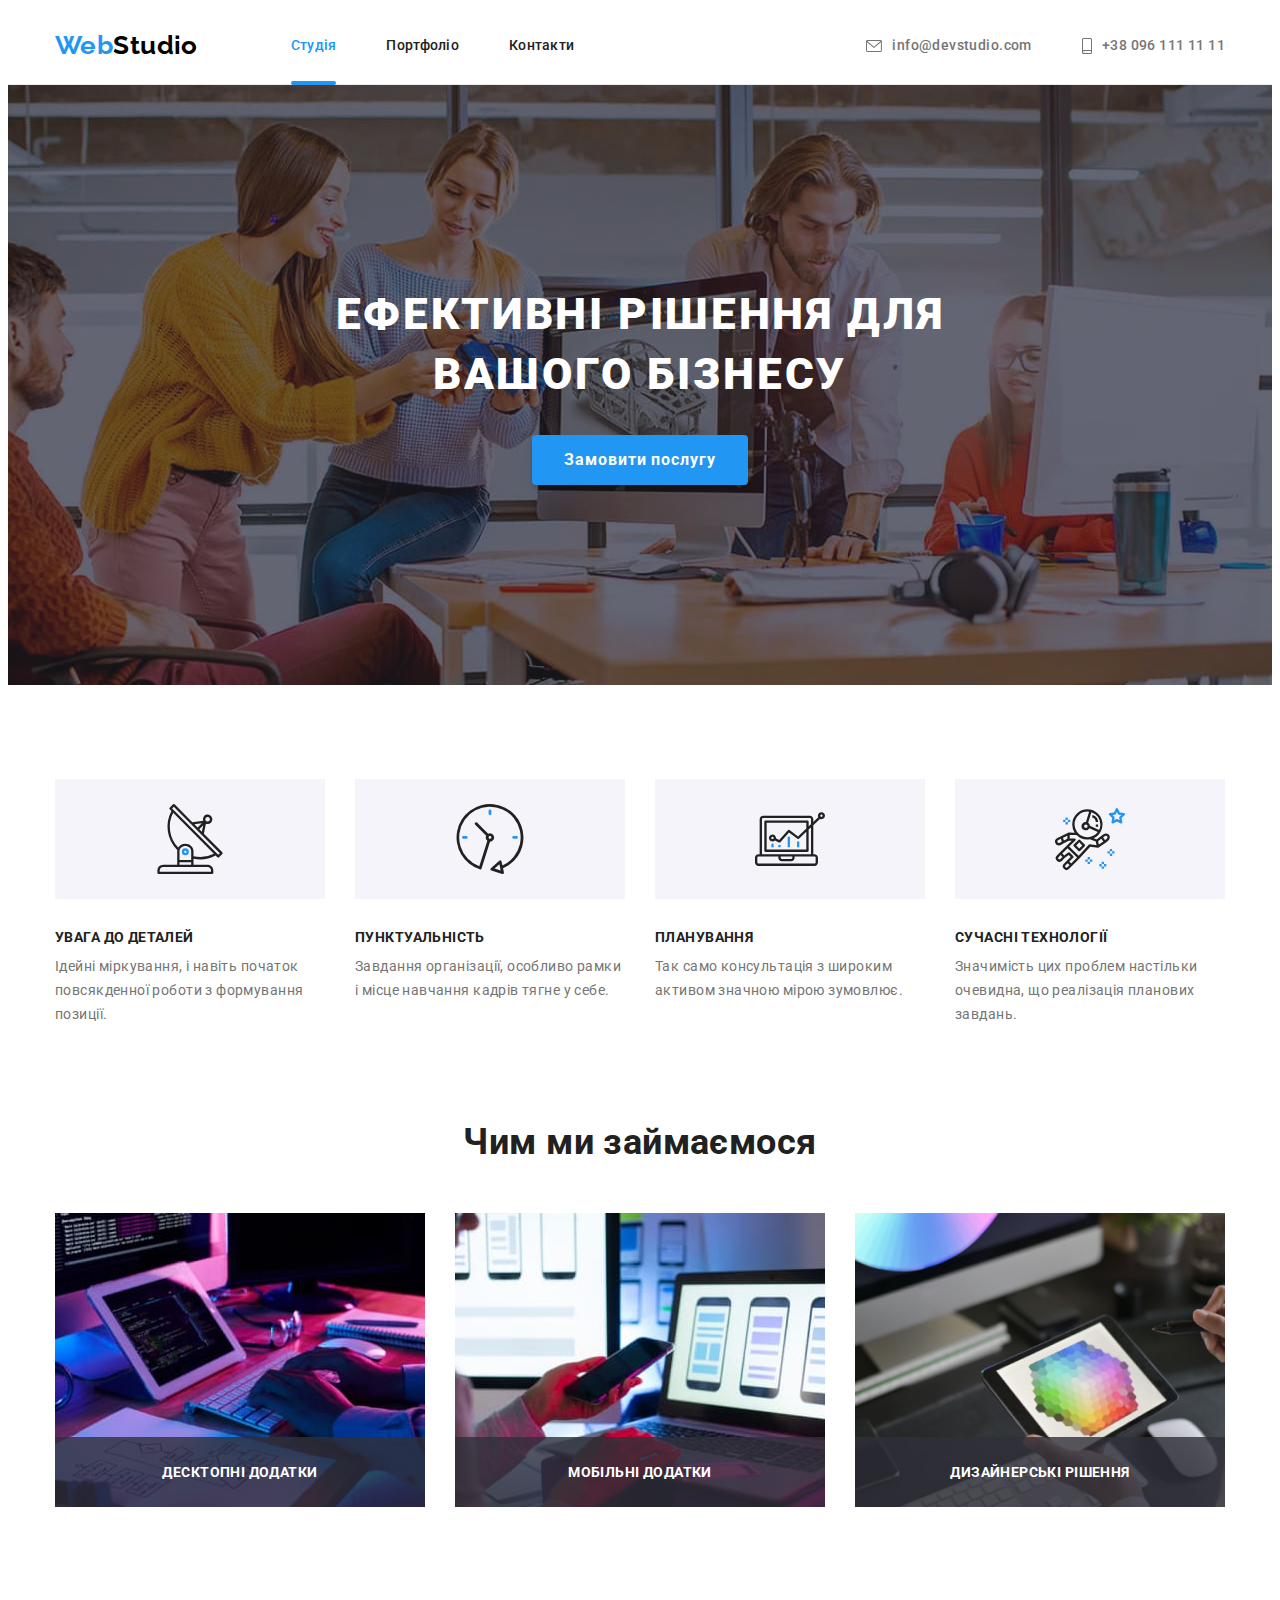
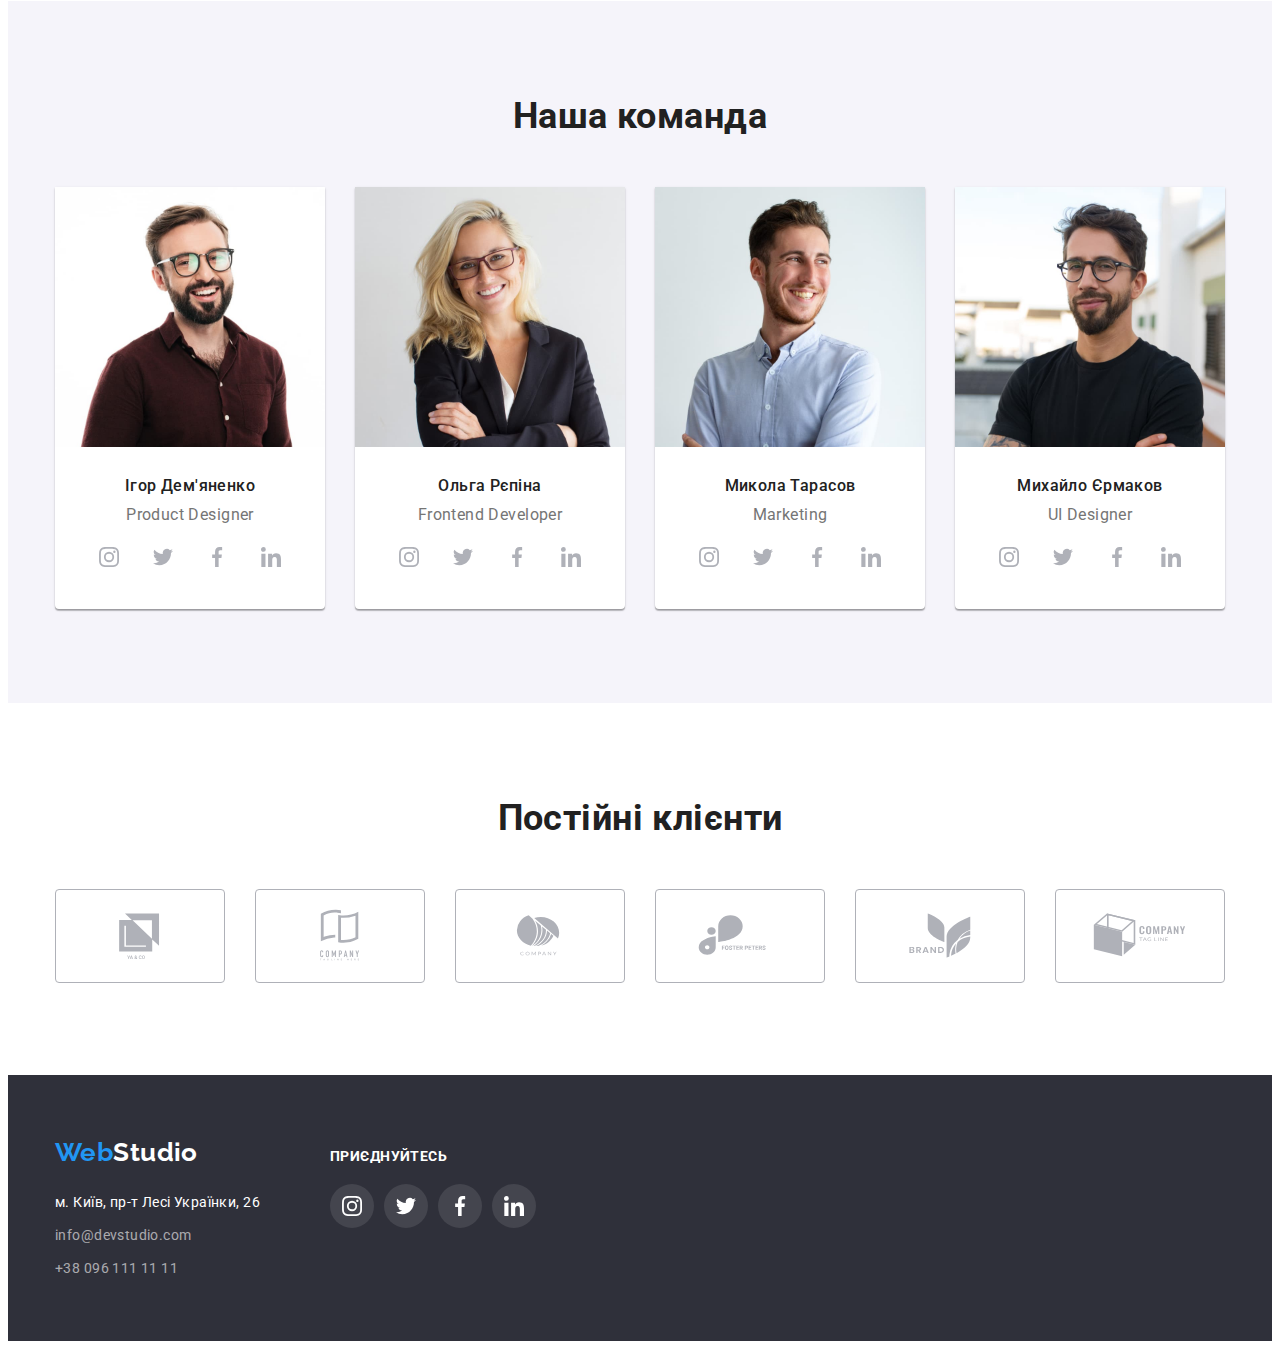
==== index.html @ 50a2c6bc "Initial commit" ====
<!DOCTYPE html>
<html lang="uk">
  <head>
    <meta charset="UTF-8" />
    <meta http-equiv="X-UA-Compatible" content="IE=edge" />
    <meta name="viewport" content="width=device-width, initial-scale=1.0" />
    <title>Web Studio</title>
    <!-- Front -->
    <link rel="preconnect" href="https://fonts.googleapis.com">
    <link rel="preconnect" href="https://fonts.gstatic.com" crossorigin>
    <link href="https://fonts.googleapis.com/css2?family=Raleway:wght@700&family=Roboto:wght@400;500;700;900&display=swap" rel="stylesheet">
    <!-- Style -->
    <link rel="stylesheet" href="https://cdnjs.cloudflare.com/ajax/libs/modern-normalize/1.1.0/modern-normalize.min.css" integrity="sha512-wpPYUAdjBVSE4KJnH1VR1HeZfpl1ub8YT/NKx4PuQ5NmX2tKuGu6U/JRp5y+Y8XG2tV+wKQpNHVUX03MfMFn9Q==" crossorigin="anonymous" referrerpolicy="no-referrer" />
    <link rel="stylesheet" href="./css/style.css">
   
    
  <body>
    <header>
     <div class="contener">
      <div class="header-contener">
       <nav class="nav-contener">
         <a href="./index.html" class="logo logo-web"><span >Web</span><span class="logo-end">Studio</span> </a>
       
         <ul class="header-menu">
           <li><a class="main-links current" href="./index.html">Студія</a></li>
           <li><a class="main-links" href="./portfolio.html">Портфоліо</a></li>
           <li><a class="main-links" href="#">Контакти</a></li>
         </ul>
       </nav>
        
        <ul class="heade-contact">
         <li>
          <a class="contact-links" href="mailto:info@devstudio.com"> 
          <svg class="contact-links-icon" width="16" height="12">
            <use href="./images/icons.svg#icon-envelope"></use>
          </svg>info@devstudio.com</a></li>
         <li><a class="contact-links" href="tel:+380961111111">
          <svg class="contact-links-icon" width="10" height="16">
            <use href="./images/icons.svg#icon-smartphone "></use>
          </svg>
          +38 096 111 11 11</a></li>
        </ul>
        </div>
      </div>
      
    </header>

    <main>
      <section class="context-section section hero-section">
        <div class="contener">
          <div class="hero-contener">
         <h1 class="hero-title">Ефективні рішення для <br> вашого бізнесу</h1>
         <button class="hero-button" type="button" data-modal-open>Замовити послугу</button>
         </div>
        </div>
      </section>
      <section class="section benefits-section">
        <div class="contener">
         <h2 class="visually-hidden">Наші особливості</h2>
         <ul class="benefits">
           <li class="benefits-list">
            <div class="benefits-contener">
              <svg width="70" heigth="70">
                <use href="./images/icons.svg#icon-antenna"></use>
              </svg>
            </div>
             <h3 class="benefits-headline">УВАГА ДО ДЕТАЛЕЙ</h3> 
             <p>Ідейні міркування, і навіть початок повсякденної роботи з формування позиції.</p>
           </li>
           <li class="benefits-list">
            <div class="benefits-contener">
              <svg width="70" heigth="70">
                <use href="./images/icons.svg#icon-clock"></use>
              </svg>
            </div>
             <h3 class="benefits-headline">ПУНКТУАЛЬНІСТЬ</h3>
             <p>Завдання організації, особливо рамки і місце навчання кадрів тягне у себе.</p>
           </li>
           <li class="benefits-list">
            <div class="benefits-contener">
              <svg width="70" heigth="70">
                <use href="./images/icons.svg#icon-diagram"></use>
              </svg>
            </div>
             <h3 class="benefits-headline">ПЛАНУВАННЯ</h3>
             <p>Так само консультація з широким активом значною мірою зумовлює.</p>
           </li>
           <li class="benefits-list">
            <div class="benefits-contener">
              <svg width="70" heigth="70">
                <use href="./images/icons.svg#icon-astronaut"></use>
              </svg>
            </div>
             <h3 class="benefits-headline">СУЧАСНІ ТЕХНОЛОГІЇ</h3>
             <p>Значимість цих проблем настільки очевидна, що реалізація планових завдань.</p>
           </li>
         </ul>
        </div>
      </section>

      <section class="section">
         <div class="contener">
        
          <h2 class="inform-title">Чим ми займаємося</h2>
          <ul class="inform-list">
            <li class="inform-item"> <img src="./images/workcode.jpg" alt="Робоче місце з кодом на комп'ютері"    width="370" height="294">
              <div class="description-of-information">
                <h3 class="description-headline">Десктопні додатки</h3>
              </div>
            </li>
            <li class="inform-item"> <img src="./images/mobviews.jpg" alt="Робоче місце з розробкою для мобільного" width="370" height="294">
              <div class="description-of-information">
                <h3 class="description-headline">Мобільні додатки</h3>
              </div>
            </li>
            <li class="inform-item"><img src="./images/colors.jpg" alt=" Кольорова палітна на планшеті" width="370" height="294">
              <div class="description-of-information">
                <h3 class="description-headline">Дизайнерські рішення </h3>
              </div>
            </li>
          </ul>
        </div>
        
      </section>

      <section class="team-section section">
        <div class="contener">
        <h2 class="inform-title">Наша команда</h2>
        <ul class="team-list">
          <li class="team-item">
            <img src="./images/Igor.jpg" alt="Бородатий чолові з окулярами, в коричневій сорочці" width="270" height="260">
            <div class="team-contener">
             <h3 class="team">Ігор Дем'яненко</h3>
             <p class="job-title">Product Designer</p>
             <ul class="sosial-list">
              <li class="sosial-item">
                  <a href="#" class="sosial-links">
                    <svg width="20" height="20">
                      <use href="./images/icons.svg#icon-instagram"></use>
                    </svg>
                  </a>
              </li>
              <li class="sosial-item">
                  <a href="#" class="sosial-links">
                    <svg width="20" height="20">
                      <use href="./images/icons.svg#icon-twitter"></use>
                    </svg>
                  </a>
              </li>
              <li class="sosial-item">
                  <a href="#" class="sosial-links">
                    <svg width="20" height="20">
                      <use href="./images/icons.svg#icon-facebook"></use>
                    </svg>
                  </a>
              </li>
              <li class="sosial-item">
                  <a href="#" class="sosial-links">
                    <svg width="20" height="20">
                      <use href="./images/icons.svg#icon-linkedin"></use>
                    </svg>
                  </a>
              </li>
             </ul>
             </div>
           </li>
          <li class="team-item">
            <img src="./images/olga.jpg" alt="Болндинка в діловому одязі з окулярами" width="270" height="260">
            <div class="team-contener">
             <h3 class="team">Ольга Рєпіна</h3>
             <p class="job-title">Frontend Developer</p>
             <ul class="sosial-list">
              <li class="sosial-item">
                   <a href="#" class="sosial-links">
                    <svg width="20" height="20">
                      <use href="./images/icons.svg#icon-instagram"></use>
                    </svg>
                  </a>
              </li>
              <li class="sosial-item">
                  <a href="#" class="sosial-links">
                    <svg width="20" height="20">
                      <use href="./images/icons.svg#icon-twitter"></use>
                    </svg>
                  </a>
              </li>
              <li class="sosial-item">
                  <a href="#" class="sosial-links">
                    <svg width="20" height="20">
                      <use href="./images/icons.svg#icon-facebook"></use>
                    </svg>
                  </a>
              </li>
              <li class="sosial-item">
                  <a href="#" class="sosial-links">
                    <svg width="20" height="20">
                      <use href="./images/icons.svg#icon-linkedin"></use>
                    </svg>
                  </a>
              </li>
             </ul>
             </div>
          </li>
          <li class="team-item">
            <img src="./images/nikita.jpg" alt="Бородатий чолові з посмішкою, в білій сорочці" width="270" height="260">
             <div class="team-contener">
              <h3 class="team">Микола Тарасов</h3>
              <p class="job-title">Marketing</p>
              <ul class="sosial-list">
              <li class="sosial-item">
                  <a href="#" class="sosial-links">
                    <svg width="20" height="20">
                      <use href="./images/icons.svg#icon-instagram"></use>
                    </svg>
                  </a>
              </li>
              <li class="sosial-item">
                  <a href="#" class="sosial-links">
                    <svg width="20" height="20">
                      <use href="./images/icons.svg#icon-twitter"></use>
                    </svg>
                  </a>
              </li>
              <li class="sosial-item">
                  <a href="#" class="sosial-links">
                    <svg width="20" height="20">
                      <use href="./images/icons.svg#icon-facebook"></use>
                    </svg>
                  </a>
              </li>
              <li class="sosial-item">
                  <a href="#" class="sosial-links">
                    <svg width="20" height="20">
                      <use href="./images/icons.svg#icon-linkedin"></use>
                    </svg>
                  </a>
              </li>
             </ul>
              </div>
          </li>
          <li class="team-item">
            <img src="./images/muhailo.jpg" alt="Бородатий чолові з окулярами, в чорній футболці" width="270" height="260">
            <div class="team-contener">
             <h3 class="team">Михайло Єрмаков</h3>
             <p class="job-title">UI Designer</p>
             <ul class="sosial-list">
              <li class="sosial-item">
                  <a href="#" class="sosial-links">
                    <svg width="20" height="20">
                      <use href="./images/icons.svg#icon-instagram"></use>
                    </svg>
                  </a>
              </li>
              <li class="sosial-item">
                  <a href="#" class="sosial-links">
                    <svg width="20" height="20">
                      <use href="./images/icons.svg#icon-twitter"></use>
                    </svg>
                  </a>
              </li>
              <li class="sosial-item">
                  <a href="#" class="sosial-links">
                    <svg width="20" height="20">
                      <use href="./images/icons.svg#icon-facebook"></use>
                    </svg>
                  </a>
              </li>
              <li class="sosial-item">
                  <a href="#" class="sosial-links">
                    <svg width="20" height="20">
                      <use href="./images/icons.svg#icon-linkedin"></use>
                    </svg>
                  </a>
              </li>
             </ul>
            </div>
          </li>
          </ul>
          </div>
      </section>
      
      <section class="section">
      <div class="contener">
        <h2 class="inform-title">Постійні клієнти</h2>
        <ul class="client-list">
       <li class="client-item">
        <div class="client-contener"><a href="#" class="link-clien">
          <svg width="106" height="60" class="clien-icon">
            <use href="./images/icons.svg#icon-ya-co"></use>
          </svg>
        </a>
        </div>
        </li>
       <li class="client-item"> 
        <div class="client-contener">
        <a href="#" class="link-clien">
          <svg width="106" height="60" class="clien-icon">
            <use href="./images/icons.svg#icon-comp-union"></use>
          </svg>
        </a>
        </div>
       </li>
       <li class="client-item">
        <div class="client-contener">
         <a href="#" class="link-clien">
          <svg width="106" height="60" class="clien-icon">
            <use href="./images/icons.svg#icon-company"></use>
          </svg>
        </a>
        </div>
       </li>
       <li class="client-item">
        <div class="client-contener">
        <a href="#" class="link-clien">
          <svg width="106" height="60" class="clien-icon">
            <use href="./images/icons.svg#icon-foster"></use>
          </svg>
        </a>
        </div>
       </li>
       <li class="client-item">
        <div class="client-contener">
        <a href="#" class="link-clien">
          <svg width="106" height="60" class="clien-icon">
            <use href="./images/icons.svg#icon-brand-comp"></use>
          </svg>
        </a>
        </div>
       </li>
       <li class="client-item">
        <div class="client-contener">
        <a href="#" class="link-clien">
          <svg width="106" height="60" class="clien-icon">
            <use href="./images/icons.svg#icon-tag-line"></use>
          </svg>
        </a>
        </div>
       </li>
       </ul>
      </div>
        
      </section>
    </main>

    <footer class="context-section">
       <div class="contener footer-contener">
        <div class="footer-address-contener">
      <a href="./index.html" class="logo logo-web logo-footer"><span >Web</span><span class="logo-end">Studio</span> </a>
      <address>
        <ul class="address-list">
          <li class="address-item"><a class="contact-adress" href="https://goo.gl/maps/CPtrU1FHBa2aNyZL9" target="_blank" rel="noopener noreferrer nofollow">м. Київ, пр-т Лесі Українки, 26</a></li>
          <li class="address-item"><a class="contact" href="mailto:info@devstudio.com">info@devstudio.com</a></li>
          <li class="address-item"><a class=" contact" href="tel:+380961111111">+38 096 111 11 11</a></li>
        </ul>
      </address>
      </div>
      <div class="footer-sosial-contener">
      <h3 class="footer-headline">приєднуйтесь</h3>
       <ul class="footer-sosial-list">
          <li class="footer-sosial-item">
               <a href="#" class="footer-sosial-links">
                  <svg width="20" height="20">
                      <use href="./images/icons.svg#icon-instagram"></use>
                    </svg>
                </a>
            </li>
            <li class="footer-sosial-item">
                  <a href="#" class="footer-sosial-links">
                    <svg width="20" height="20">
                      <use href="./images/icons.svg#icon-twitter"></use>
                    </svg>
                  </a>
              </li>
              <li class="footer-sosial-item">
                  <a href="#" class="footer-sosial-links">
                    <svg width="20" height="20">
                      <use href="./images/icons.svg#icon-facebook"></use>
                    </svg>
                  </a>
              </li>
              <li class="footer-sosial-item">
                  <a href="#" class="footer-sosial-links">
                    <svg width="20" height="20">
                      <use href="./images/icons.svg#icon-linkedin"></use>
                    </svg>
                  </a>
              </li>
       </ul>
      </div>
      </div>
    </footer>

    <div class="backdrop is-hidden"   data-modal>
      <div class="modal" >
      <button type="button" class="close-button" data-modal-close>
        <svg width="11" height="11" >
          <use href="./images/icons.svg#icon-Vector"></use>
        </svg>
      </button>
      </div>
    </div>
    <script src="./js/modal.js"></script>
    
  </body>
</html>
---- css/style.css ----
* {
  box-sizing: border-box;
}
:root {
  --title-color: #212121;
  --text-color: #757575;
  --accent-color: white;
  --icon-color: #afb1b8;
  --press-color: #188ce8;
  --active-color: #2196f3;

  --background-section: #2f303a;
  --secondary-backgroun: #f5f4fa;
  --background-hero: #c4c4c4;

  --border-color: #ececec;
  --second-border-color: #eeeeee;
}

/* Ресет */
/* Стили для обнуления верхних отступов у элементов */
h1,
h2,
h3,
h4,
h5,
h6,
p {
  margin-top: 0;
  margin-bottom: 0;
}
/* Класс для обнуления базовых свойств у списков (ul) */
.list {
  list-style: none;
  padding-left: 0;
  margin: 0;
}
/* Класс для обнуления базовых свойств у ссылок */
.link {
  text-decoration: none;
  color: inherit;
}
/* Свойства для корректного отображения картинок */
img {
  display: block;
  max-width: 100%;
  height: auto;
}
/* Свойства для обнуления курсива у address */
address {
  font-style: normal;
}

ul {
  list-style-type: none;
  padding-left: 0;
  margin: 0;
}
a {
  text-decoration: none;
}
nav > ul {
  letter-spacing: 0.02em;
}
body {
  font-family: 'Roboto', sans-serif;
  font-size: 14px;
  line-height: 1.714;
  color: var(--text-color);
  letter-spacing: 0.03em;
  background-color: var(--accent-color);
}
.visually-hidden {
  clip: rect(0 0 0 0);
  clip-path: inset(50%);
  height: 1px;
  overflow: hidden;
  position: absolute;
  white-space: nowrap;
  width: 1px;
}
.section {
  padding: 94px 0;
}
.contener {
  width: 1200px;
  padding: 0 15px;
  margin: 0 auto;
}

/* Header */
header {
  background-color: var(--accent-color);
  border-bottom: 1px solid var(--border-color);
}
.header-contener {
  display: flex;
  justify-content: space-between;
}
.logo {
  font-family: 'Raleway', sans-serif;
  font-weight: 700;
  font-size: 26px;
  line-height: 1.1907;
}
.logo-web {
  color: var(--active-color);
  font-size: 26px;
  line-height: 1.383;
}
.logo-end {
  color: #000;
}
.context-section .logo-end {
  color: var(--accent-color);
}
.nav-contener {
  display: flex;
  justify-content: space-between;
  align-items: center;
  gap: 93px;
}
.header-menu {
  display: flex;
  gap: 50px;
  padding-inline-start: 0;
}
.heade-contact {
  display: flex;
  justify-content: flex-end;
  gap: 50px;
}
.main-links {
  display: block;
  position: relative;
  padding: 30px 0;
  font-size: 14px;
  line-height: 1.14;
  font-weight: 500;
  text-decoration: none;
  color: var(--title-color);
  transition: color 250ms cubic-bezier(0.4, 0, 0.2, 1);
}
.main-links.current {
  color: var(--active-color);
}
.main-links.current::after {
  content: '';
  position: absolute;
  width: 100%;
  bottom: -1px;
  left: 0;
  height: 4px;
  background-color: var(--active-color);
  border-radius: 2px;
}
.main-links:hover,
.main-links:focus {
  color: var(--active-color);
}
.contact-links {
  display: flex;
  align-items: center;
  padding: 30px 0;
  color: var(--text-color);
  font-size: 14px;
  line-height: 1.14;
  font-weight: 500;
  text-decoration: none;
  transition: color 250ms cubic-bezier(0.4, 0, 0.2, 1);
}
.contact-links:hover,
.contact-links:focus {
  color: var(--active-color);
}
.contact-links-icon {
  fill: currentColor;
  margin-right: 10px;
}
.contact {
  font-style: normal;
  color: rgba(255, 255, 255, 0.6);
  transition: color 250ms cubic-bezier(0.4, 0, 0.2, 1);
}
.contact:hover,
.contact:focus {
  color: var(--active-color);
}

.contact-adress {
  color: var(--accent-color);
  font-style: normal;
  transition: color, 250ms cubic-bezier(0.4, 0, 0.2, 1);
}
.contact-adress:hover,
.contact-adress:focus {
  color: color var(--active-color);
}

.context-section {
  background-color: var(--background-section);
}

/* Hero section */
.hero-section {
  max-width: 1600px;
  margin: auto;
  padding: 200px 0;
  background-image: linear-gradient(
      to right,
      rgba(47, 48, 58, 0.4),
      rgba(47, 48, 58, 0.4)
    ),
    url(../images/background-team.jpg);
  background-color: var(--background-hero);
  background-position: center;
  background-repeat: no-repeat;
  background-size: cover;
}
.hero-title {
  margin-bottom: 30px;
  color: var(--accent-color);
  font-size: 44px;
  line-height: 1.363;
  font-weight: 900;
  text-align: center;
  text-transform: uppercase;
  letter-spacing: 0.06em;
}
.button {
  padding: 6px 22px;
  color: var(--title-color);
  background-color: var(--secondary-backgroun);
  font-weight: 500;
  font-size: 16px;
  line-height: 1.625;
  text-align: center;
  font-family: inherit;
  cursor: pointer;
  border-style: none;
  border-radius: 4px;
  letter-spacing: 0.03em;
  transition: background-color, box-shadow, color,
    250ms cubic-bezier(0.4, 0, 0.2, 1);
}
.button:hover,
.button:focus {
  background-color: var(--active-color);
  color: var(--accent-color);
  box-shadow: 0px 3px 1px rgba(0, 0, 0, 0.1), 0px 1px 2px rgba(0, 0, 0, 0.08),
    0px 2px 2px rgba(0, 0, 0, 0.12);
}
.hero-contener {
  text-align: center;
}
.hero-button {
  padding: 10px 32px;
  background-color: var(--active-color);
  color: var(--accent-color);
  font-weight: 700;
  font-size: 16px;
  line-height: 1.875;
  box-shadow: 0px 4px 4px rgba(0, 0, 0, 0.15);
  border-radius: 4px;
  border-style: none;
  font-family: inherit;
  cursor: pointer;
  letter-spacing: 0.06em;

  transition: background-color, 250ms cubic-bezier(0.4, 0, 0.2, 1);
}
.hero-button:hover,
.hero-button:focus {
  background-color: var(--press-color);
}

/* Benefits */
.benefits-section {
  padding-bottom: 0px;
}
.benefits {
  display: flex;
  gap: 30px;
}
.benefits-list {
  flex-basis: calc((100% - 60px) / 4);
}
.benefits-contener {
  display: flex;
  justify-content: center;
  width: 270px;
  height: 120px;
  margin-bottom: 30px;
  background-color: var(--secondary-backgroun);
}
.benefits-headline {
  margin-bottom: 10px;
  font-size: 14px;
  line-height: 1.152;
  color: var(--title-color);
}
/* Inform */

.inform-title {
  margin-bottom: 50px;
  color: var(--title-color);
  font-size: 36px;
  font-weight: 700;
  line-height: 1.1719;
  text-align: center;
}
.inform-list {
  display: flex;
  gap: 30px;
}
.inform-item {
  position: relative;
}
.description-of-information {
  display: flex;
  justify-content: center;
  align-items: center;
  position: absolute;
  bottom: 0;
  left: 0;
  width: 100%;
  height: 70px;
  background-color: rgba(47, 48, 58, 0.8);
}
.description-headline {
  color: var(--accent-color);
  text-transform: uppercase;
  text-align: center;
  font-size: 14px;
  line-height: 1.142;
}

/* Team */
.team-section {
  background-color: var(--secondary-backgroun);
}
.team-list {
  display: flex;
  gap: 30px;
}
.team-item {
  background-color: var(--accent-color);
  box-shadow: 0px 1px 3px rgba(0, 0, 0, 0.12), 0px 1px 1px rgba(0, 0, 0, 0.14),
    0px 2px 1px rgba(0, 0, 0, 0.2);
  border-radius: 0px 0px 4px 4px;
}
.team-contener {
  padding: 30px 0 30px;
}
.team {
  margin-bottom: 10px;
  color: var(--title-color);
  font-weight: 500;
  font-size: 16px;
  line-height: 1.1719;
  text-align: center;
}

.job-title {
  margin-bottom: 10px;
  font-size: 16px;
  line-height: 1.1719;
  text-align: center;
  font-style: normal;
}
.sosial-list {
  display: flex;
  justify-content: center;
  gap: 10px;
}
.sosial-links {
  display: flex;
  justify-content: center;
  align-items: center;
  width: 44px;
  height: 44px;
  fill: var(--icon-color);
  border-radius: 50%;
  transition: background-color, fill, 250ms cubic-bezier(0.4, 0, 0.2, 1);
}
.sosial-links:hover,
.sosial-links:focus {
  fill: var(--accent-color);
  background-color: var(--active-color);
}

/* Portfolio */
.portfolio-button {
  display: flex;
  justify-content: center;
  gap: 8px;
  margin-bottom: 50px;
  margin-top: 0;
}
.title-list {
  display: flex;
  gap: 30px;
  flex-wrap: wrap;
}
.title-item {
  flex-basis: calc((100% - 60px) / 3);
}
.title-link {
  display: block;
  color: var(--text-color);

  transition: box-shadow 250ms cubic-bezier(0.4, 0, 0.2, 1);
}
.title-link:hover,
.title-link:focus {
  box-shadow: 0px 1px 1px rgba(0, 0, 0, 0.12), 0px 4px 4px rgba(0, 0, 0, 0.06),
    1px 4px 6px rgba(0, 0, 0, 0.16);
}
.description-contener {
  position: relative;
  overflow: hidden;
}
.description-title {
  display: flex;
  justify-content: center;
  align-items: center;
  position: absolute;
  bottom: 0;
  left: 0;
  width: 100%;
  padding: 63px 24px;
  background-color: rgba(33, 150, 243, 0.9);
  color: var(--accent-color);
  line-height: 1.555;
  font-size: 18px;
  transform: translateY(100%);
  transition: transform 250ms cubic-bezier(0.4, 0, 0.2, 1);
}
.title-link:hover .description-title {
  transform: translateY(0);
  height: 294px;
}
.title-contener {
  padding: 20px 24px;
  border-left: 1px solid var(--second-border-color);
  border-right: 1px solid var(--second-border-color);
  border-bottom: 1px solid var(--second-border-color);
}
.title-project {
  margin-bottom: 4px;
  color: var(--title-color);
  font-weight: 700;
  font-size: 18px;
  line-height: 2;
  letter-spacing: 0.06em;
}
.title-navigation {
  margin: 0;
  font-size: 16px;
  line-height: 1.875;
}

/* Client */
.client-list {
  display: flex;
  gap: 30px;
  justify-content: center;
}
.client-item {
  width: 170px;
  height: 92px;
}
.client-contener {
  width: 100%;
  height: 100%;
}
.link-clien {
  display: flex;
  padding: 16px 32px;
  fill: var(--icon-color);
  border-radius: 4px;
  border: 1px solid var(--icon-color);
  transition: border, fill, 250ms cubic-bezier(0.4, 0, 0.2, 1);
}
.link-clien:hover,
.link-clien:focus {
  fill: var(--active-color);
  border: 1px solid var(--active-color);
}

/* Footer */
.footer-contener {
  display: flex;
  gap: 70px;
  align-items: baseline;
  padding: 60px 15px;
}
.logo-footer {
  display: block;
  margin-bottom: 20px;
}
.address-list {
  margin: 0;
}
.address-item:not(:last-child) {
  margin-bottom: 9px;
}
.footer-sosial-contener {
  display: flex;
  flex-direction: column;
}
.footer-headline {
  margin-bottom: 20px;
  text-transform: uppercase;
  font-size: 14px;
  line-height: 1.142;
  color: var(--accent-color);
}
.footer-sosial-list {
  display: flex;
  gap: 10px;
}
.footer-sosial-links {
  display: flex;
  justify-content: center;
  align-items: center;
  width: 44px;
  height: 44px;
  fill: var(--accent-color);
  background-color: rgba(255, 255, 255, 0.1);
  border-radius: 50%;
  transition: background-color, fill, 250ms cubic-bezier(0.4, 0, 0.2, 1);
}
.footer-sosial-links:hover,
.footer-sosial-links:focus {
  fill: var(--accent-color);
  background-color: var(--active-color);
}

/* Modal */
.backdrop {
  position: fixed;
  top: 0;
  left: 0;
  width: 100%;
  height: 100%;
  background-color: rgba(0, 0, 0, 0.2);
  opacity: 1;

  transition: opacity 250ms cubic-bezier(0.4, 0, 0.2, 1);
}
.is-hidden {
  opacity: 0;
  pointer-events: none;
}
.modal {
  position: absolute;
  top: 50%;
  left: 50%;
  padding-top: 8px;
  padding-right: 8px;
  width: 100%;
  max-width: 528px;
  height: 100%;
  max-height: 581px;
  box-shadow: 0px 1px 3px rgba(0, 0, 0, 0.12), 0px 1px 1px rgba(0, 0, 0, 0.14),
    0px 2px 1px rgba(0, 0, 0, 0.2);
  border-radius: 4px;
  background-color: var(--accent-color);
  transform: translate(-50%, -50%) scale(1);
  transition: transform 250ms cubic-bezier(0.4, 0, 0.2, 1);
}
.backdrop.is-hidden .modal {
  transform: translate(-100%, -50%) scale(0.75) rotate(-5deg);
}

.close-button {
  display: flex;
  justify-content: center;
  align-items: center;
  position: absolute;
  top: 8px;
  right: 8px;
  width: 30px;
  height: 30px;
  cursor: pointer;
  background-color: var(--accent-color);
  border-radius: 50%;
  border: 1px solid rgba(0, 0, 0, 0.1);
}
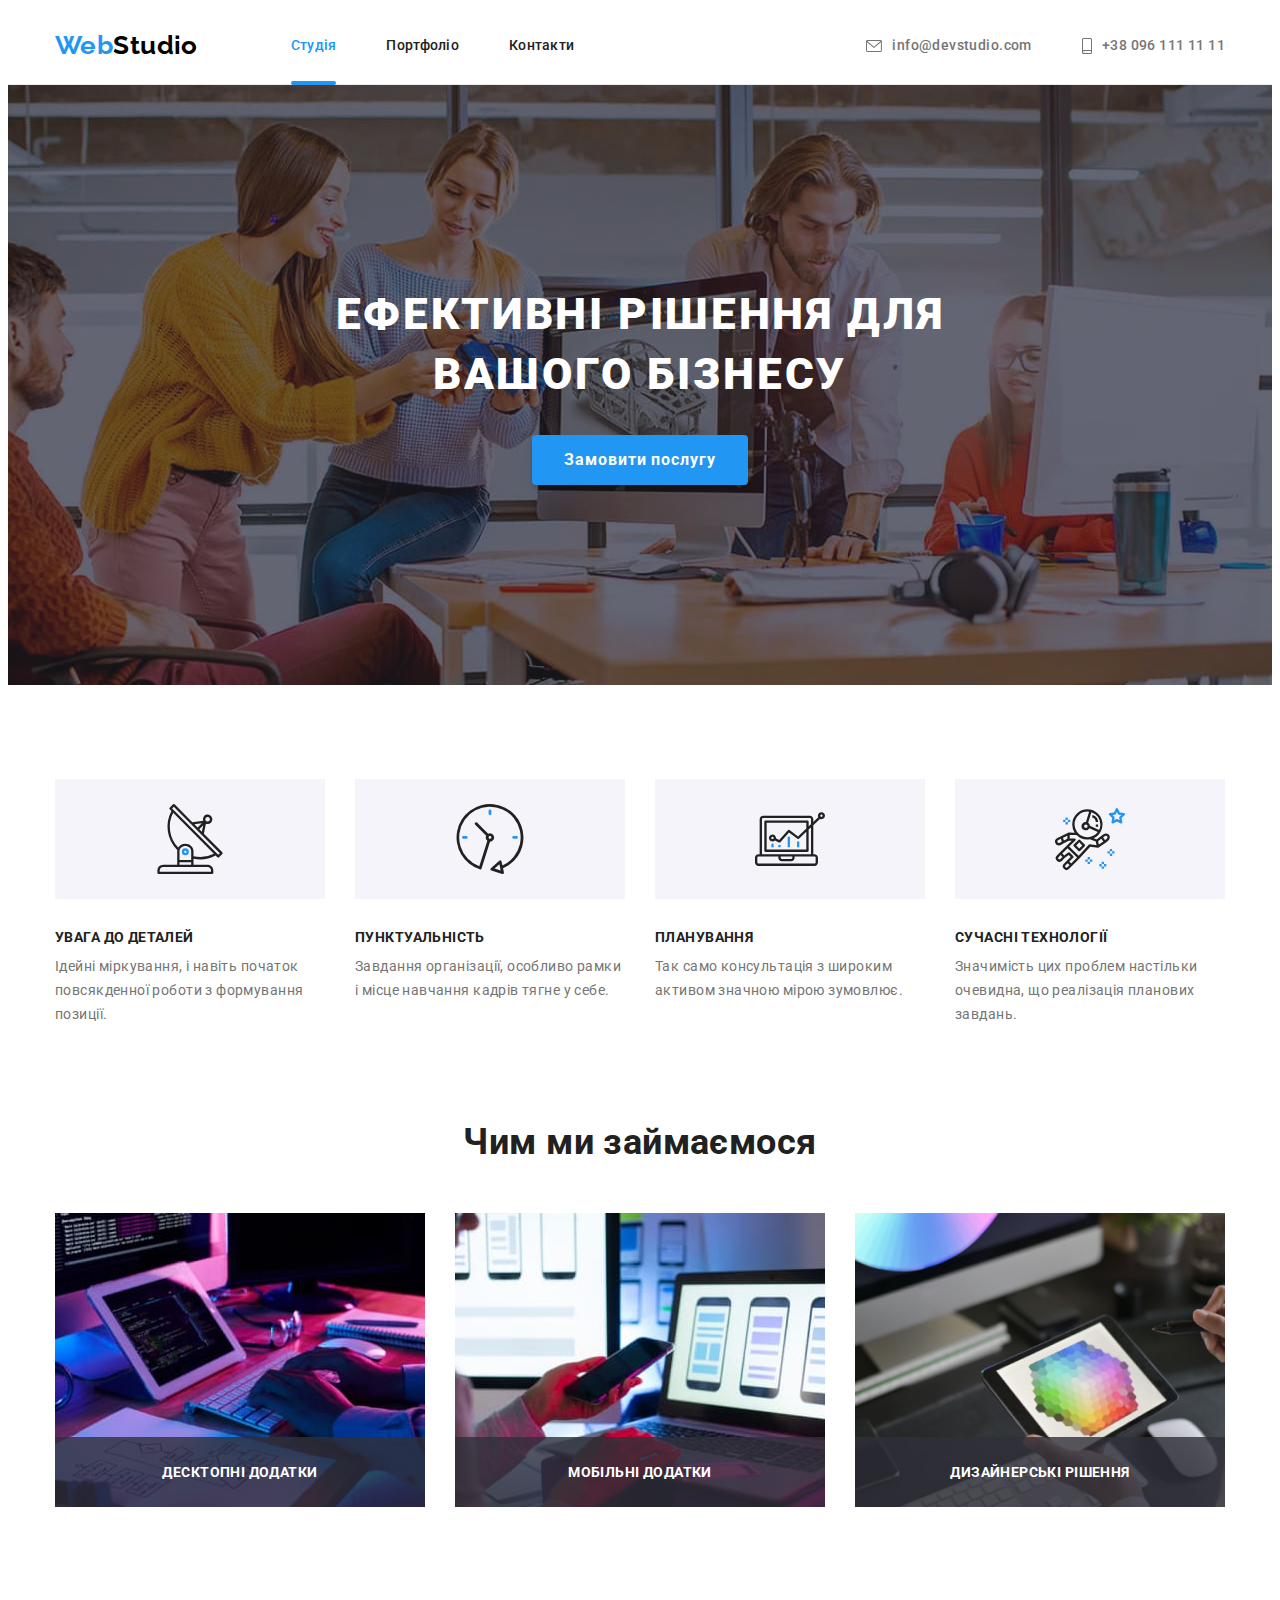
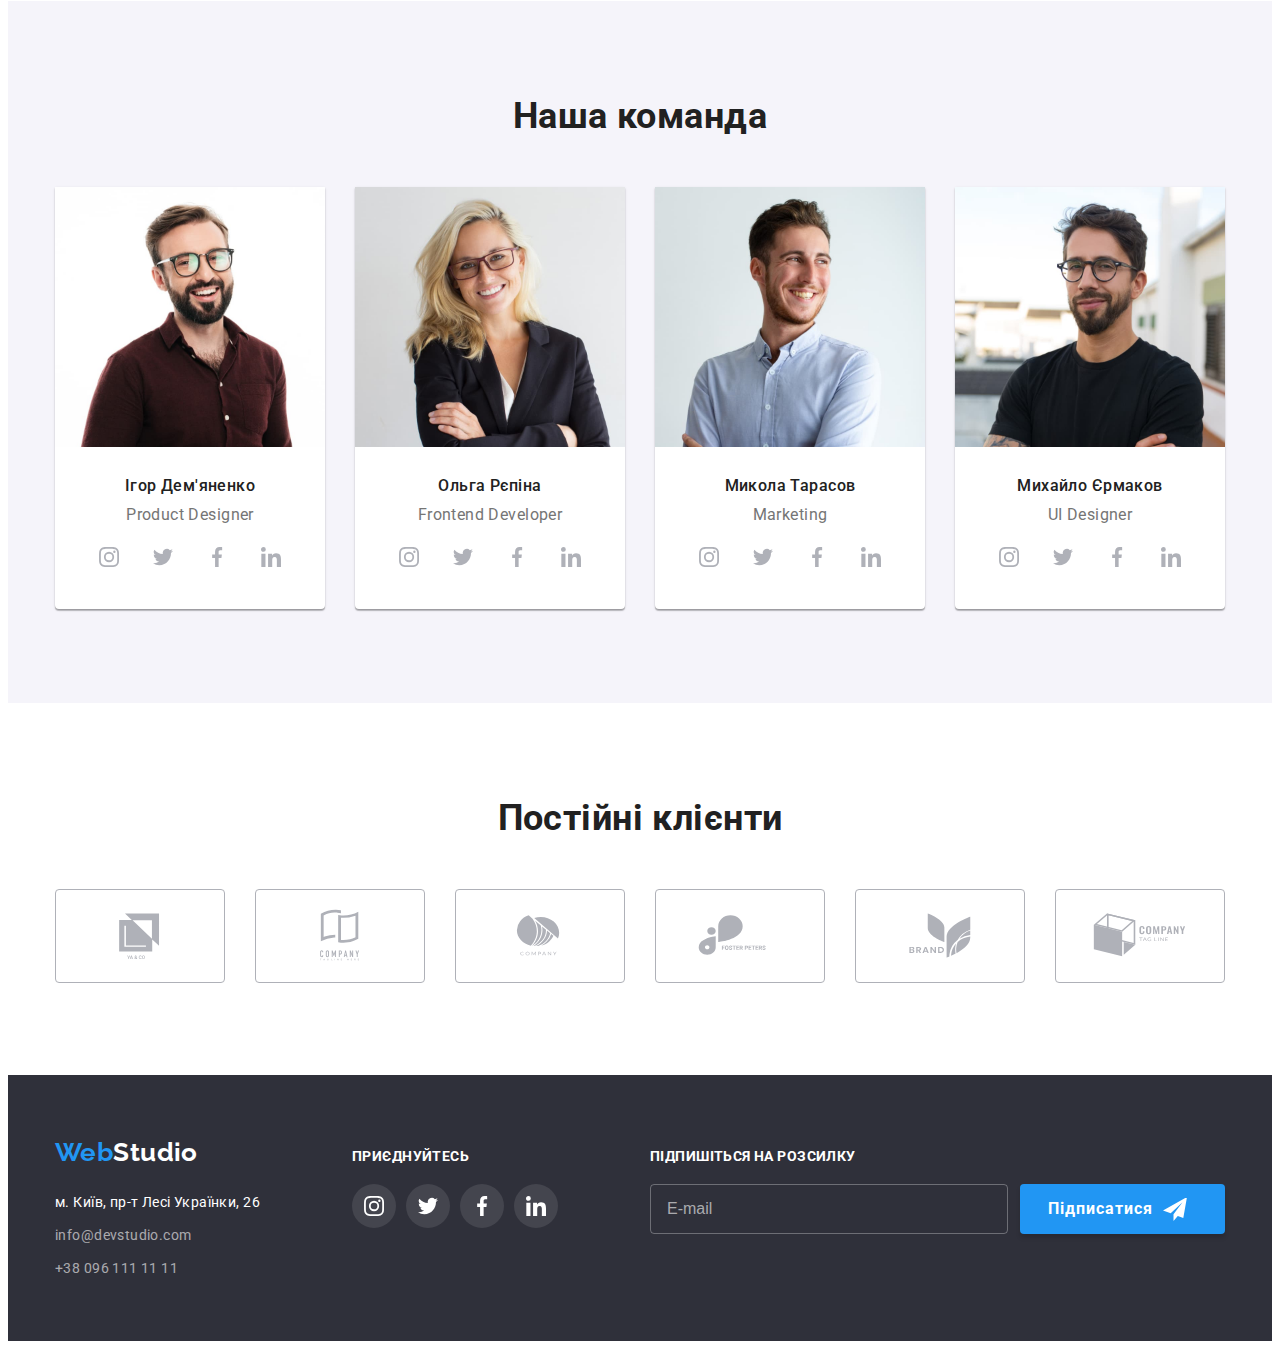
==== commit cbc3fec5: "hw6" ====
--- a/index.html
+++ b/index.html
@@ -345,58 +345,120 @@
     <footer class="context-section">
        <div class="contener footer-contener">
         <div class="footer-address-contener">
-      <a href="./index.html" class="logo logo-web logo-footer"><span >Web</span><span class="logo-end">Studio</span> </a>
-      <address>
-        <ul class="address-list">
-          <li class="address-item"><a class="contact-adress" href="https://goo.gl/maps/CPtrU1FHBa2aNyZL9" target="_blank" rel="noopener noreferrer nofollow">м. Київ, пр-т Лесі Українки, 26</a></li>
-          <li class="address-item"><a class="contact" href="mailto:info@devstudio.com">info@devstudio.com</a></li>
-          <li class="address-item"><a class=" contact" href="tel:+380961111111">+38 096 111 11 11</a></li>
-        </ul>
-      </address>
-      </div>
-      <div class="footer-sosial-contener">
-      <h3 class="footer-headline">приєднуйтесь</h3>
-       <ul class="footer-sosial-list">
-          <li class="footer-sosial-item">
-               <a href="#" class="footer-sosial-links">
+          <a href="./index.html" class="logo logo-web logo-footer"><span >Web</span><span class="logo-end">Studio</span> </a>
+          <address>
+            <ul class="address-list">
+              <li class="address-item"><a class="contact-adress" href="https://goo.gl/maps/CPtrU1FHBa2aNyZL9" target="_blank" rel="noopener noreferrer nofollow">м. Київ, пр-т Лесі Українки, 26</a></li>
+              <li class="address-item"><a class="contact" href="mailto:info@devstudio.com">info@devstudio.com</a></li>
+              <li class="address-item"><a class=" contact" href="tel:+380961111111">+38 096 111 11 11</a></li>
+            </ul>
+          </address>
+        </div>
+        <div class="footer-sosial-contener">
+          <h3 class="footer-headline">приєднуйтесь</h3>
+          <ul class="footer-sosial-list">
+              <li class="footer-sosial-item">
+                <a href="#" class="footer-sosial-links">
                   <svg width="20" height="20">
-                      <use href="./images/icons.svg#icon-instagram"></use>
-                    </svg>
+                     <use href="./images/icons.svg#icon-instagram"></use>
+                   </svg>
+                 </a>
+              </li>
+              <li class="footer-sosial-item">
+                <a href="#" class="footer-sosial-links">
+                 <svg width="20" height="20">
+                   <use href="./images/icons.svg#icon-twitter"></use>
+                  </svg>
+               </a>
+              </li>
+              <li class="footer-sosial-item">
+                <a href="#" class="footer-sosial-links">
+                  <svg width="20" height="20">
+                    <use href="./images/icons.svg#icon-facebook"></use>
+                  </svg>
                 </a>
-            </li>
-            <li class="footer-sosial-item">
-                  <a href="#" class="footer-sosial-links">
-                    <svg width="20" height="20">
-                      <use href="./images/icons.svg#icon-twitter"></use>
-                    </svg>
-                  </a>
               </li>
               <li class="footer-sosial-item">
-                  <a href="#" class="footer-sosial-links">
-                    <svg width="20" height="20">
-                      <use href="./images/icons.svg#icon-facebook"></use>
-                    </svg>
-                  </a>
-              </li>
-              <li class="footer-sosial-item">
-                  <a href="#" class="footer-sosial-links">
-                    <svg width="20" height="20">
-                      <use href="./images/icons.svg#icon-linkedin"></use>
-                    </svg>
-                  </a>
-              </li>
-       </ul>
-      </div>
+                <a href="#" class="footer-sosial-links">
+                  <svg width="20" height="20">
+                   <use href="./images/icons.svg#icon-linkedin"></use>
+                  </svg>
+                 </a>
+              </li>
+            </ul>
+        </div>
+        <form autocomplete="on">
+          <label for="sub-email" class="form-lable-footer">
+            <h3 class="footer-headline">Підпишіться на розсилку</h3>
+          </label>
+          <div class="form-footer">
+           <input class="sub-email" type="email" name="sub-email" id="sub-email" placeholder="E-mail">
+            <button class="footer-buttom" type="submit">Підписатися
+             <svg class="footer-buttom-icon" width="24" height="24">
+               <use href="./images/icons.svg#icon-send"></use>
+              </svg>
+            </button>
+          </div>
+        </form>
       </div>
     </footer>
 
     <div class="backdrop is-hidden"   data-modal>
-      <div class="modal" >
-      <button type="button" class="close-button" data-modal-close>
-        <svg width="11" height="11" >
-          <use href="./images/icons.svg#icon-Vector"></use>
-        </svg>
-      </button>
+      <div class="modal">
+        <div class="modal-contener">
+          <h2 class="modal-title">Залиште свої дані, ми вам передзвонимо</h2>
+           <button type="button" class="close-button" data-modal-close>
+              <svg width="11" height="11" >
+                <use href="./images/icons.svg#icon-Vector"></use>
+              </svg>
+          </button>
+          <form name="signup_form" autocomplete="on">
+                <label for="user-name" class="form-lable">
+                Ім'я
+                </label>
+              <div class="form-contener">
+              <input class="form-input" type="text" name="user-name" id="user-name"
+              required>
+              <svg class="form-icon"
+                width="18"  height="18">
+                <use href="./images/icons.svg#icon-person"></use>
+              </svg>
+              </div>
+                <label for="user-tel" class="form-lable">
+                Телефон
+                </label>
+              <div class="form-contener">
+              <input class="form-input" type="tel" name="user-tel" id="user-tel" required>
+              <svg class="form-icon"
+                width="18"  height="18">
+                <use href="./images/icons.svg#icon-phone"></use>
+              </svg>
+              </div>
+                <label for="user-mail" class="form-lable">
+                Пошта
+                </label>
+              <div class="form-contener">
+              <input class="form-input" type="email" name="user-mail" id="user-mail" required>
+              <svg class="form-icon"
+                width="18"  height="18">
+                <use href="./images/icons.svg#icon-email"></use>
+              </svg>
+              </div>
+              <label name="form-textarea" for="user-comment" class="form-lable">
+              Коментар
+              </label>
+              <textarea class="form-textarea" name="user-comment" id="user-comment" placeholder="Введіть текст"></textarea>
+              <div class="form-checkbox">
+                <input class="checkbox" type="checkbox" id="user-checkbox"  name="user-checkbox" required >
+                <svg class="checkbox-icon"
+                width="16"  height="15" >
+                  <use href="./images/icons.svg#icon-check"></use>
+                </svg>
+                <label name="user-checkbox" for="user-checkbox" class="form-lable form-lable-checkbox">Погоджуюся з розсилкою та приймаю <a href="#" class="checkbox-link">Умови договору</a> </label>
+              </div>
+            <button type="submit" class="button-check">Відправити</button>
+          </form>
+        </div>
       </div>
     </div>
     <script src="./js/modal.js"></script>
--- a/css/style.css
+++ b/css/style.css
@@ -493,6 +493,7 @@
   display: flex;
   gap: 70px;
   align-items: baseline;
+  justify-content: space-between;
   padding: 60px 15px;
 }
 .logo-footer {
@@ -535,6 +536,53 @@
 .footer-sosial-links:focus {
   fill: var(--accent-color);
   background-color: var(--active-color);
+}
+.form-footer {
+  display: flex;
+  align-items: center;
+  gap: 12px;
+}
+.sub-email {
+  padding: 0 12px 0 16px;
+  width: 358px;
+  height: 50px;
+  color: var(--accent-color);
+  border: 1px solid rgba(255, 255, 255, 0.3);
+  border-radius: 4px;
+  background-color: transparent;
+  outline: none;
+}
+.sub-email::placeholder {
+  color: rgba(255, 255, 255, 0.6);
+  font-size: 16px;
+  font-weight: 400px;
+  line-height: 1.25;
+}
+.footer-buttom {
+  display: flex;
+  align-items: center;
+  padding: 10px 28px;
+  width: 205px;
+  fill: var(--accent-color);
+  background-color: var(--active-color);
+  color: var(--accent-color);
+  font-weight: 700;
+  font-size: 16px;
+  line-height: 1.875;
+  box-shadow: 0px 4px 4px rgba(0, 0, 0, 0.15);
+  border-radius: 4px;
+  border-style: none;
+  font-family: inherit;
+  cursor: pointer;
+  letter-spacing: 0.06em;
+  transition: background-color, 250ms cubic-bezier(0.4, 0, 0.2, 1);
+}
+.footer-buttom:hover,
+.footer-buttom:focus {
+  background-color: var(--press-color);
+}
+.footer-buttom-icon {
+  margin-left: 10px;
 }
 
 /* Modal */
@@ -557,12 +605,11 @@
   position: absolute;
   top: 50%;
   left: 50%;
-  padding-top: 8px;
-  padding-right: 8px;
   width: 100%;
   max-width: 528px;
   height: 100%;
   max-height: 581px;
+  padding: 40px 39px 40px 41px;
   box-shadow: 0px 1px 3px rgba(0, 0, 0, 0.12), 0px 1px 1px rgba(0, 0, 0, 0.14),
     0px 2px 1px rgba(0, 0, 0, 0.2);
   border-radius: 4px;
@@ -571,7 +618,15 @@
   transition: transform 250ms cubic-bezier(0.4, 0, 0.2, 1);
 }
 .backdrop.is-hidden .modal {
-  transform: translate(-100%, -50%) scale(0.75) rotate(-5deg);
+  transform: translate(-100%, -50%) scale(0.75) rotate(-50deg);
+}
+
+.modal-title {
+  margin-bottom: 12px;
+  font-size: 20px;
+  line-height: 1.15;
+  text-align: center;
+  color: var(--title-color);
 }
 
 .close-button {
@@ -587,4 +642,118 @@
   background-color: var(--accent-color);
   border-radius: 50%;
   border: 1px solid rgba(0, 0, 0, 0.1);
-}
+  transition: fill, 250ms cubic-bezier(0.4, 0, 0.2, 1);
+}
+.close-button:hover,
+.close-button:focus {
+  fill: var(--active-color);
+}
+
+/* Form */
+.form-lable {
+  margin-bottom: 4px;
+}
+.form-input {
+  padding: 0 12px 0 42px;
+  height: 40px;
+  max-width: 448px;
+  width: 100%;
+  border: 1px solid rgba(33, 33, 33, 0.2);
+  border-radius: 4px;
+  outline: none;
+  transition: border-colorl, 250ms cubic-bezier(0.4, 0, 0.2, 1);
+}
+.form-input:hover,
+.form-input:focus {
+  cursor: pointer;
+  border-color: var(--active-color);
+}
+.form-input:hover + .form-icon,
+.form-input:focus + .form-icon {
+  fill: var(--active-color);
+}
+.form-textarea {
+  margin-bottom: 20px;
+  padding: 12px 16px;
+  height: 120px;
+  max-width: 448px;
+  width: 100%;
+  border: 1px solid rgba(33, 33, 33, 0.2);
+  border-radius: 4px;
+  outline: none;
+  resize: none;
+  transition: border-colorl, 250ms cubic-bezier(0.4, 0, 0.2, 1);
+}
+.form-textarea::placeholder {
+  font-weight: 400;
+  font-size: 12px;
+  line-height: 1.166;
+  color: rgba(117, 117, 117, 0.5);
+}
+.form-textarea:hover,
+.form-textareat:focus {
+  cursor: pointer;
+  border-color: var(--active-color);
+}
+.form-contener {
+  position: relative;
+  margin-bottom: 10px;
+}
+.form-icon {
+  position: absolute;
+  left: 15px;
+  top: 50%;
+  transform: translateY(-50%);
+  transition: fill, 250ms cubic-bezier(0.4, 0, 0.2, 1);
+}
+.form-checkbox {
+  margin-bottom: 20px;
+}
+.button-check {
+  display: block;
+  margin: 0 auto;
+  padding: 10px 52px;
+  background-color: var(--active-color);
+  color: var(--accent-color);
+  font-weight: 700;
+  font-size: 16px;
+  line-height: 1.875;
+  box-shadow: 0px 4px 4px rgba(0, 0, 0, 0.15);
+  border-radius: 4px;
+  border-style: none;
+  font-family: inherit;
+  cursor: pointer;
+  letter-spacing: 0.06em;
+
+  transition: background-color, 250ms cubic-bezier(0.4, 0, 0.2, 1);
+}
+.button-check:hover,
+.button-check:focus {
+  background-color: var(--press-color);
+}
+.form-checkbox {
+  display: flex;
+}
+.form-lable-checkbox {
+  position: relative;
+  padding-left: 23px;
+}
+.checkbox {
+  appearance: none;
+}
+.checkbox-icon {
+  position: absolute;
+  margin: 4px 8px 0 0;
+  fill: transparent;
+  border-radius: 2px;
+  border: 2px solid var(--title-color);
+}
+.checkbox:checked + .checkbox-icon {
+  fill: var(--accent-color);
+  background-color: var(--active-color);
+  border-color: var(--active-color);
+}
+.checkbox-link {
+  color: var(--active-color);
+  text-decoration: underline;
+}
